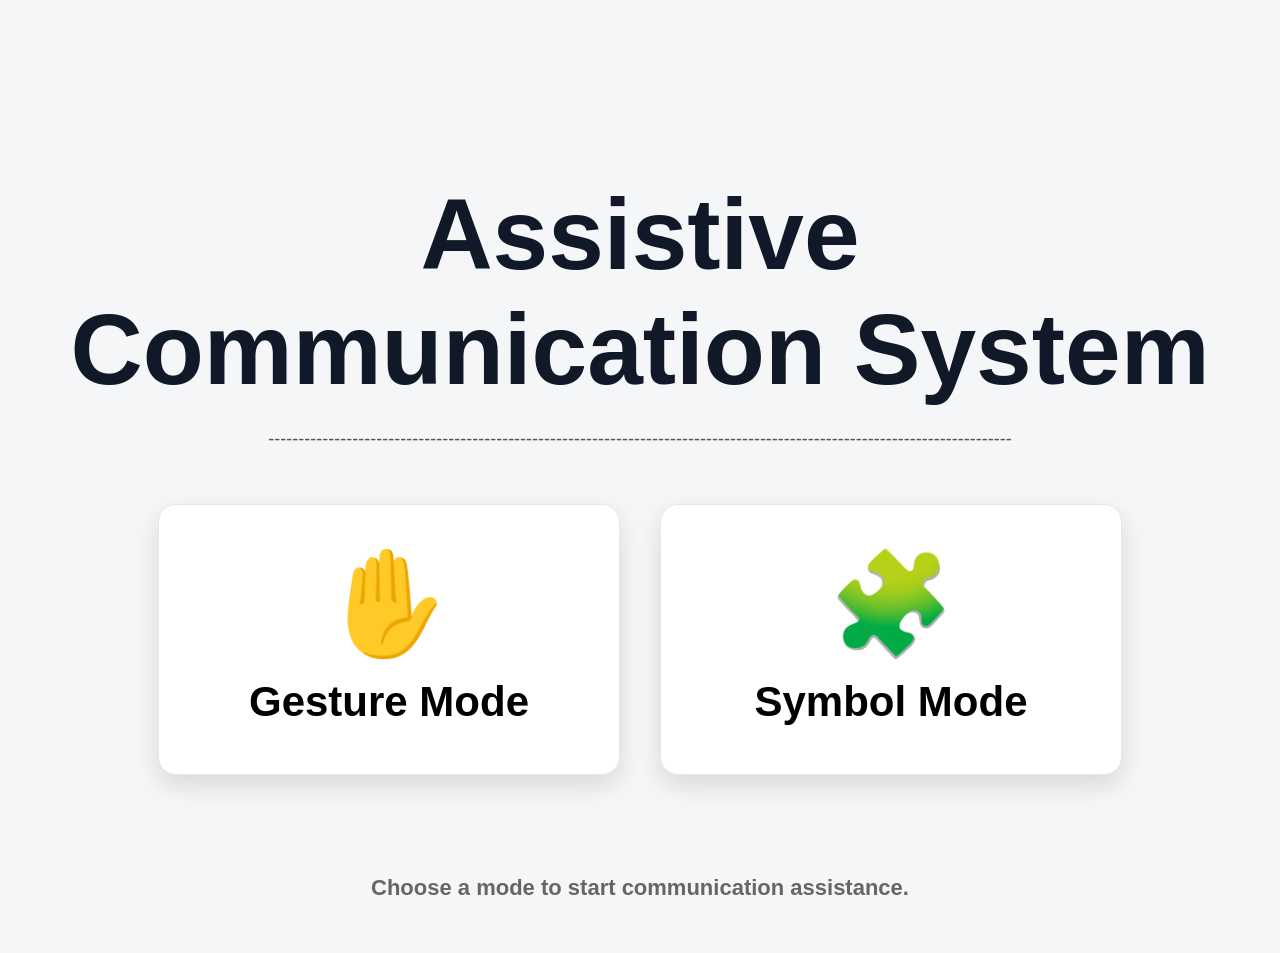
==== templates/home.html @ 1cf7fc19 "Initial commit" ====
<!DOCTYPE html>
<html lang="en">
<head>
<meta charset="UTF-8">
<meta name="viewport" content="width=device-width, initial-scale=1.0">
<title>Assistive Communication System</title>

<style>
body{
    font-family: Arial, sans-serif;
    background:#f4f6f8;
    margin:0;
    padding:0;
    text-align:center;
}

.container{
    margin-top:80px;
    padding:30px;
}

h1{
    font-size:100px;
    margin-bottom:10px;
    color:#111827;
}

.subtitle{
    color:#555;
    margin-bottom:50px;
    max-width:800px;
    margin-left:auto;
    margin-right:auto;
    line-height:1.6;
    font-size:18px;
}

.mode-container{
    display:flex;
    justify-content:center;
    gap:40px;
    flex-wrap:wrap;
}

.mode-card{
    background:white;
    padding:40px;
    border-radius:18px;
    width:380px;
    box-shadow:0 10px 24px rgba(0,0,0,0.12);
    text-decoration:none;
    color:black;
    transition:0.25s;
    border:1px solid #e5e7eb;
}

.mode-card:hover{
    transform:translateY(-8px) scale(1.02);
    box-shadow:0 14px 28px rgba(0,0,0,0.18);
}

.icon{
    font-size:100px;
    margin-bottom:15px;
}

.mode-title{
    font-size:42px;
    font-weight:bold;
    margin-bottom:8px;
}

.mode-desc{
    font-size:20px;
    color:#666;
    line-height:1.5;
}

.footer-note{
    margin-top:100px;
    color:#666;
    font-size:22px;
    font-family: Arial, Helvetica, sans-serif;
    font-weight: bold;
}
</style>
</head>

<body>

<div class="container">

    <h1>Assistive Communication System</h1>

    <p class="subtitle">
        ----------------------------------------------------------------------------------------------------------------------------
    </p>

    <div class="mode-container">

        <a href="/gesture" class="mode-card">
            <div class="icon">✋</div>
            <div class="mode-title">Gesture Mode</div>
            <!-- <div class="mode-desc">
                Real-time hand gesture recognition with voice output using computer vision.
            </div> -->
        </a>

        <a href="/symbols" class="mode-card">
            <div class="icon">🧩</div>
            <div class="mode-title">Symbol Mode</div>
            <!-- <div class="mode-desc">
                Click visual symbols to communicate common needs, emotions, and actions.
            </div> -->
        </a>

    </div>

    <p class="footer-note">
        Choose a mode to start communication assistance.
    </p>

</div>

</body>
</html>
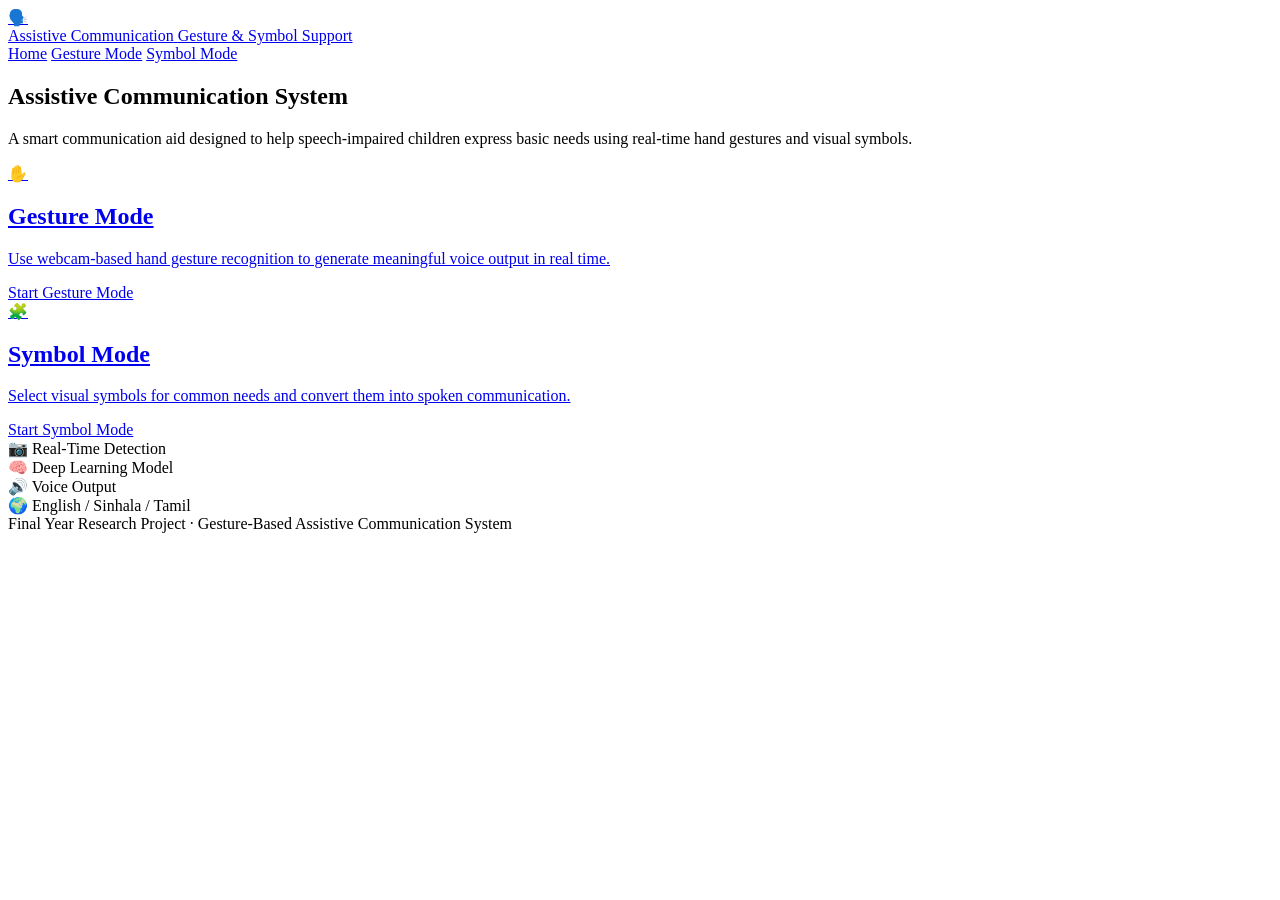
==== commit 4fc4d30b: "update code" ====
--- a/templates/home.html
+++ b/templates/home.html
@@ -1,126 +1,82 @@
+
+
 <!DOCTYPE html>
 <html lang="en">
 <head>
-<meta charset="UTF-8">
-<meta name="viewport" content="width=device-width, initial-scale=1.0">
-<title>Assistive Communication System</title>
-
-<style>
-body{
-    font-family: Arial, sans-serif;
-    background:#f4f6f8;
-    margin:0;
-    padding:0;
-    text-align:center;
-}
-
-.container{
-    margin-top:80px;
-    padding:30px;
-}
-
-h1{
-    font-size:100px;
-    margin-bottom:10px;
-    color:#111827;
-}
-
-.subtitle{
-    color:#555;
-    margin-bottom:50px;
-    max-width:800px;
-    margin-left:auto;
-    margin-right:auto;
-    line-height:1.6;
-    font-size:18px;
-}
-
-.mode-container{
-    display:flex;
-    justify-content:center;
-    gap:40px;
-    flex-wrap:wrap;
-}
-
-.mode-card{
-    background:white;
-    padding:40px;
-    border-radius:18px;
-    width:380px;
-    box-shadow:0 10px 24px rgba(0,0,0,0.12);
-    text-decoration:none;
-    color:black;
-    transition:0.25s;
-    border:1px solid #e5e7eb;
-}
-
-.mode-card:hover{
-    transform:translateY(-8px) scale(1.02);
-    box-shadow:0 14px 28px rgba(0,0,0,0.18);
-}
-
-.icon{
-    font-size:100px;
-    margin-bottom:15px;
-}
-
-.mode-title{
-    font-size:42px;
-    font-weight:bold;
-    margin-bottom:8px;
-}
-
-.mode-desc{
-    font-size:20px;
-    color:#666;
-    line-height:1.5;
-}
-
-.footer-note{
-    margin-top:100px;
-    color:#666;
-    font-size:22px;
-    font-family: Arial, Helvetica, sans-serif;
-    font-weight: bold;
-}
-</style>
+    <meta charset="UTF-8">
+    <meta name="viewport" content="width=device-width, initial-scale=1.0">
+    <title>Assistive Communication System</title>
+    <link rel="stylesheet" href="{{ url_for('static', filename='css/style.css') }}">
 </head>
-
 <body>
 
-<div class="container">
-
-    <h1>Assistive Communication System</h1>
-
-    <p class="subtitle">
-        ----------------------------------------------------------------------------------------------------------------------------
-    </p>
-
-    <div class="mode-container">
-
-        <a href="/gesture" class="mode-card">
-            <div class="icon">✋</div>
-            <div class="mode-title">Gesture Mode</div>
-            <!-- <div class="mode-desc">
-                Real-time hand gesture recognition with voice output using computer vision.
-            </div> -->
+<nav class="navbar">
+    <div class="nav-inner">
+        <a href="/" class="brand">
+            <div class="brand-icon">🗣️</div>
+            <div class="brand-text">
+                <span class="brand-title">Assistive Communication</span>
+                <span class="brand-subtitle">Gesture & Symbol Support</span>
+            </div>
         </a>
 
-        <a href="/symbols" class="mode-card">
-            <div class="icon">🧩</div>
-            <div class="mode-title">Symbol Mode</div>
-            <!-- <div class="mode-desc">
-                Click visual symbols to communicate common needs, emotions, and actions.
-            </div> -->
-        </a>
+        <div class="nav-links">
+            <a href="/" class="active">Home</a>
+            <a href="/gesture">Gesture Mode</a>
+            <a href="/symbols">Symbol Mode</a>
+        </div>
+    </div>
+</nav>
 
-    </div>
+<main class="page">
+    <section class="hero">
+        <!-- <div class="hero-badge">🌐 Multilingual Voice Support</div> -->
 
-    <p class="footer-note">
-        Choose a mode to start communication assistance.
-    </p>
+        <h1>Assistive Communication System</h1>
 
-</div>
+        <p>
+            A smart communication aid designed to help speech-impaired children
+            express basic needs using real-time hand gestures and visual symbols.
+        </p>
+
+        <div class="mode-grid">
+            <a href="/gesture" class="card mode-card">
+                <div>
+                    <div class="mode-icon">✋</div>
+                    <h2>Gesture Mode</h2>
+                    <p>
+                        Use webcam-based hand gesture recognition to generate
+                        meaningful voice output in real time.
+                    </p>
+                </div>
+                <span class="btn btn-primary">Start Gesture Mode</span>
+            </a>
+
+            <a href="/symbols" class="card mode-card">
+                <div>
+                    <div class="mode-icon">🧩</div>
+                    <h2>Symbol Mode</h2>
+                    <p>
+                        Select visual symbols for common needs and convert them
+                        into spoken communication.
+                    </p>
+                </div>
+                <span class="btn btn-primary">Start Symbol Mode</span>
+            </a>
+        </div>
+
+        <div class="feature-grid">
+            <div class="feature-chip">📷 Real-Time Detection</div>
+            <div class="feature-chip">🧠 Deep Learning Model</div>
+            <div class="feature-chip">🔊 Voice Output</div>
+            <div class="feature-chip">🌍 English / Sinhala / Tamil</div>
+        </div>
+    </section>
+
+    <footer class="footer">
+        Final Year Research Project · Gesture-Based Assistive Communication System
+    </footer>
+</main>
 
 </body>
 </html>
